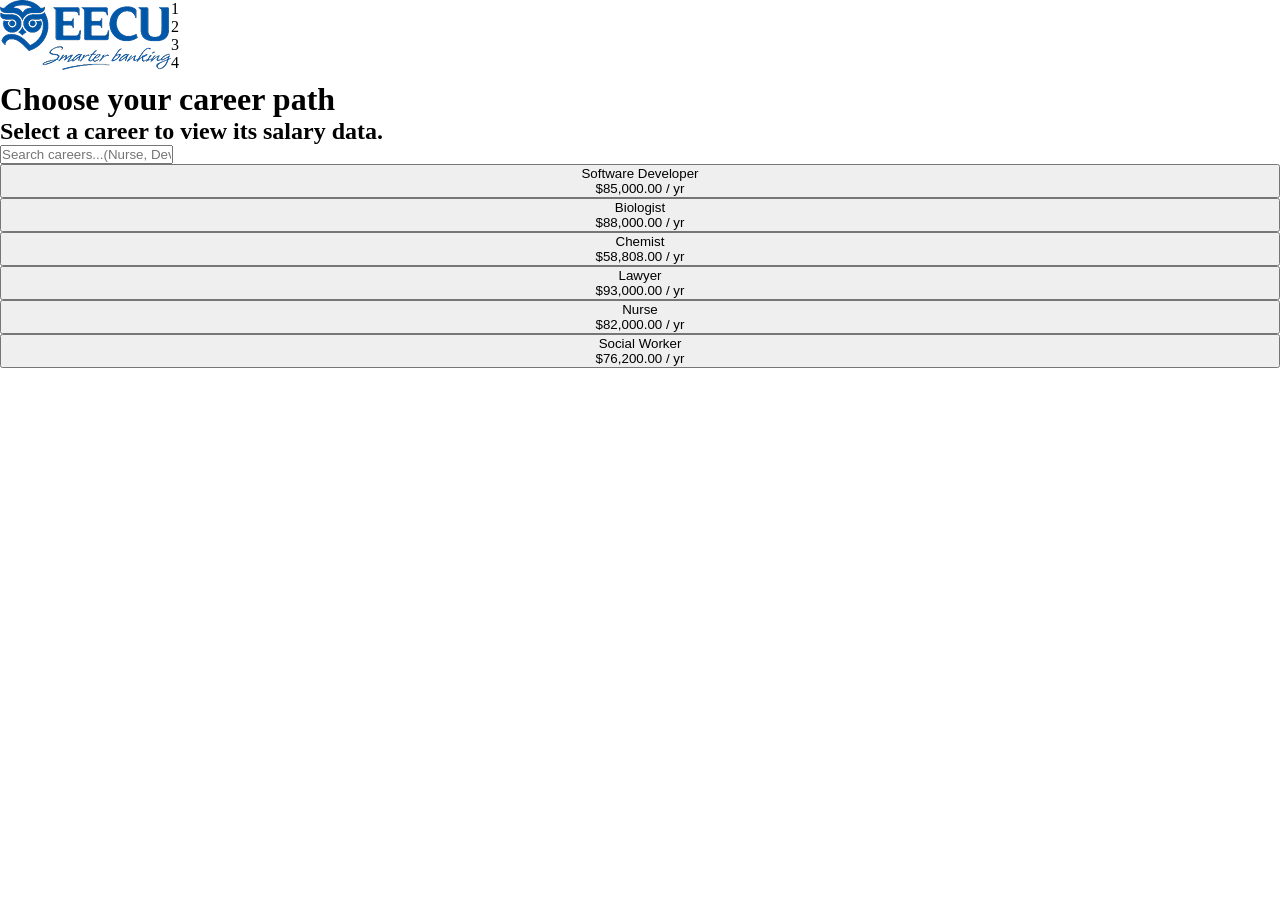
==== index.html @ b9305676 "index.html Created basic layout for homepage" ====
<!DOCTYPE html>
<html lang="en">
<head>
    <meta charset="UTF-8">
    <meta name="viewport" content="width=device-width, initial-scale=1.0">
    <link rel="stylesheet" href="style.css">
    <title>EECU Budget Calculator</title>
</head>
<body>
    <header>
        <nav id="nav-bar">
            
            <ul id="nav-bar-ul">
                <div id="Logo">
                    <img src="Logo.png.png">
                </div>
                <li class="nav-bar-li">
                    <div class="progress">1</div>
                    <div class="progress">2</div>
                    <div class="progress">3</div>
                    <div class="progress">4</div>

                </li>
            </ul>
        </nav>
    </header>

    <main>
        <h1>Choose your career path</h1>
        <h2>Select a career to view its salary data.</h2>
        <form id="search-bar">
            <input id="search-careers" type="text" placeholder="Search careers...(Nurse, Developer, Teacher)">
        </form>
        <section id="career-selection">
            <button class="career">
                <p> Software Developer <br> $85,000.00 / yr</p>
            </button>
            <button class="career">
                <p> Biologist <br> $88,000.00 / yr <br></p> 
            </button>

            <button class="career">
                <p> Chemist <br> $58,808.00 / yr</p>
            </button>

            <button class="career">
                <p> Lawyer  <br> $93,000.00 / yr</p>
            </button>
            <button class="career">
                <p> Nurse <br> $82,000.00 / yr </p>
            </button>
            <button class="career">
                <p> Social Worker <br> $76,200.00 / yr </p>
            </button>
        </section>
    </main>
</body>
</html>
---- style.css ----
* {
    padding: 0;
    margin: 0;
    box-sizing: border-box;
}

/*Nav-Bar-Css*/
.nav-bar-ul {
    list-style: none;
}

#career-selection {
    display: grid;
    grid-template-columns: 3, 1fr;
}

.class {
    border-radius: 50%;
}

#nav-bar-ul {
    display: flex;
    flex-direction: row;
    list-style: none;
}

#nav-bar-li {
    list-style: none;
    display: flex;
    flex-direction: row;
}


#nav-bar {
    display: flex;
    flex-direction: row;
}
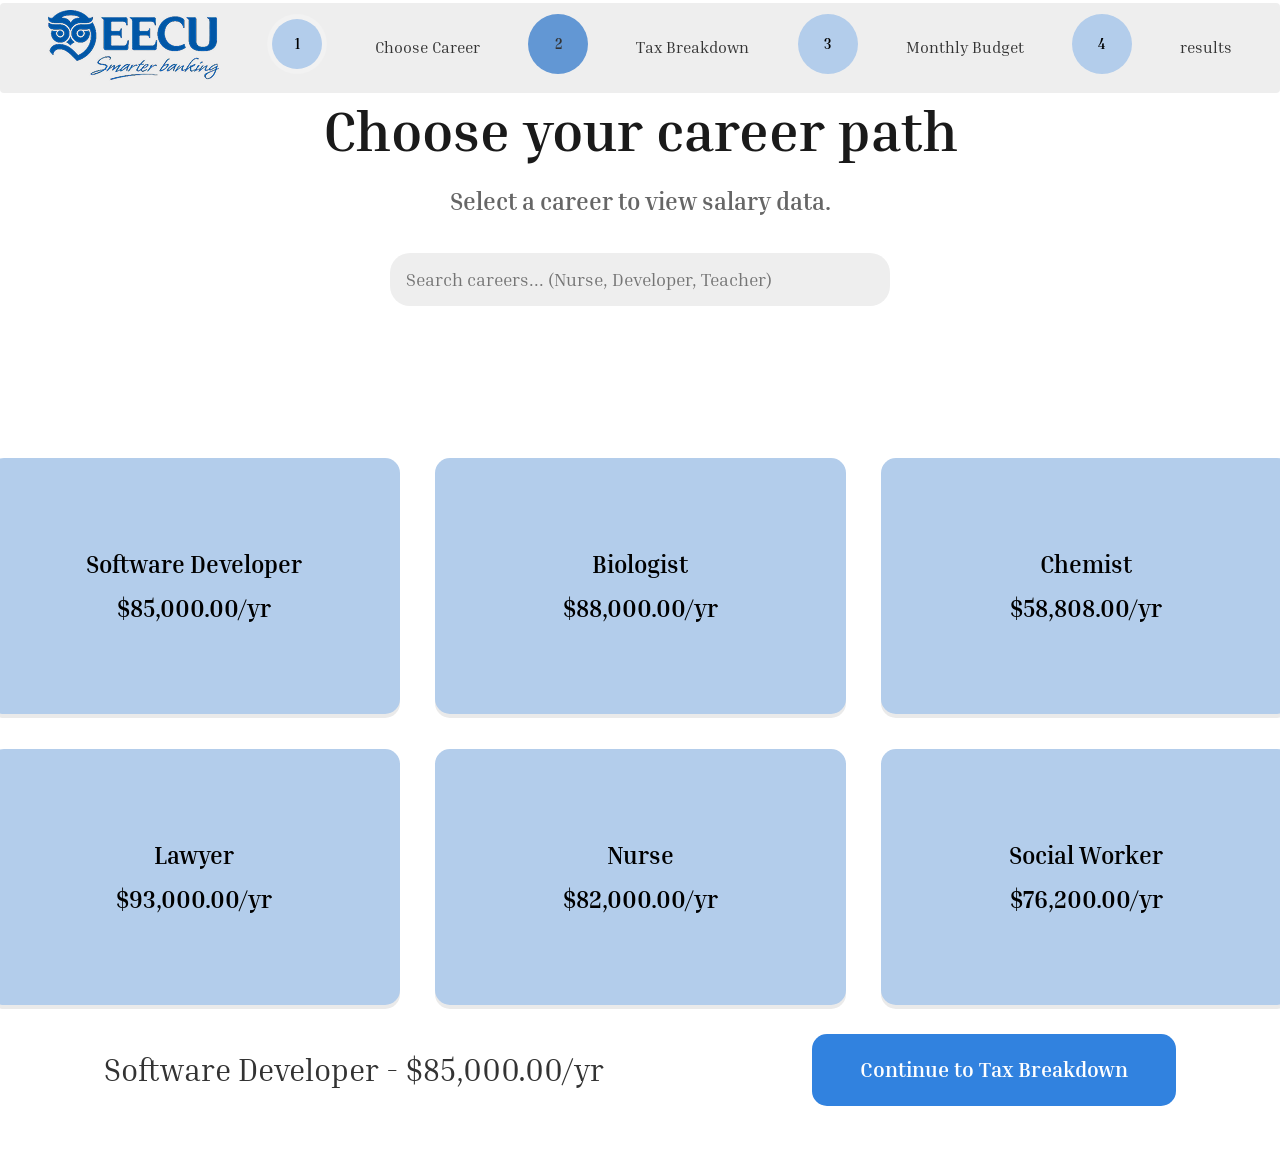
==== commit 62c67f9e: "Budget.html work" ====
--- a/index.html
+++ b/index.html
@@ -3,56 +3,66 @@
 <head>
     <meta charset="UTF-8">
     <meta name="viewport" content="width=device-width, initial-scale=1.0">
+    <link href="https://fonts.googleapis.com/css2?family=Inria+Serif:wght@400;600&display=swap" rel="stylesheet">
     <link rel="stylesheet" href="style.css">
+    <script src="app.js" defer></script>
     <title>EECU Budget Calculator</title>
 </head>
 <body>
-    <header>
-        <nav id="nav-bar">
-            
-            <ul id="nav-bar-ul">
-                <div id="Logo">
-                    <img src="Logo.png.png">
-                </div>
-                <li class="nav-bar-li">
-                    <div class="progress">1</div>
-                    <div class="progress">2</div>
-                    <div class="progress">3</div>
-                    <div class="progress">4</div>
+    <nav id="nav-bar">
+        <img src="Logo.png.png" alt="EECU Logo">
+    <div id="progress-1"> 
+                <a href="index.html" class="page1">1</a><p></p>
+                
+    </div>
+    <p>Choose Career</p>
+    <div id="progress-2">
+                <a href="tax.html" class="page2">2</a><p></p>
+    </div>
+    <p>Tax Breakdown</p>
+    <div id="progress-3">
+                <a href="budget.html" class="page3">3</a><p></p>
+    </div>
+    <p>Monthly Budget</p>
+    <div id="progress-4">
+                <a href="results.html" class="page4">4</a><p></p>
+    </div>
+    <p>results</p>
 
-                </li>
-            </ul>
-        </nav>
-    </header>
+</nav> 
 
     <main>
         <h1>Choose your career path</h1>
-        <h2>Select a career to view its salary data.</h2>
+        <h2>Select a career to view salary data.</h2>
         <form id="search-bar">
-            <input id="search-careers" type="text" placeholder="Search careers...(Nurse, Developer, Teacher)">
+            <input id="search-careers" type="text" placeholder="Search careers... (Nurse, Developer, Teacher)">
         </form>
         <section id="career-selection">
             <button class="career">
-                <p> Software Developer <br> $85,000.00 / yr</p>
+                <p>Software Developer</p><br><p>$85,000.00/yr</p>
             </button>
             <button class="career">
-                <p> Biologist <br> $88,000.00 / yr <br></p> 
-            </button>
-
-            <button class="career">
-                <p> Chemist <br> $58,808.00 / yr</p>
-            </button>
-
-            <button class="career">
-                <p> Lawyer  <br> $93,000.00 / yr</p>
+                <p>Biologist</p><br><p>$88,000.00/yr</p>
             </button>
             <button class="career">
-                <p> Nurse <br> $82,000.00 / yr </p>
+                <p>Chemist</p><br><p>$58,808.00/yr</p>
             </button>
             <button class="career">
-                <p> Social Worker <br> $76,200.00 / yr </p>
+                <p>Lawyer</p><br><p>$93,000.00/yr</p>
+            </button>
+            <button class="career">
+                <p>Nurse</p><br><p>$82,000.00/yr</p>
+            </button>
+            <button class="career">
+                <p>Social Worker</p><br><p>$76,200.00/yr</p>
             </button>
         </section>
+        <div class="bottom">
+            <div class="selected-career">
+            <p>Software Developer - $85,000.00/yr</p>
+            </div>
+            <a  href="tax.html"class="Continue">Continue to Tax Breakdown</a>
+        </div>
     </main>
 </body>
-</html>+</html>
--- a/style.css
+++ b/style.css
@@ -2,36 +2,420 @@
     padding: 0;
     margin: 0;
     box-sizing: border-box;
-}
-
-/*Nav-Bar-Css*/
-.nav-bar-ul {
-    list-style: none;
-}
+    font-family: 'Inria Serif', serif;
+  }
+
+  :root{
+    --primary:#b3cdeb;
+    --selected:#6297d4;
+    --next:#3182df;
+    --shortfall:#b33636;
+    --surplus:#0b8500;
+    --nav:#eeeeee;
+    --budget:#1a2f5a;
+    --background:#ffffff;
+    --current-page: #6297D4;
+    --budget-input: #B3CDEB;
+  }
+  body {
+    background: var(--background); 
+    color: #333;
+    line-height: 1.6;
+    overflow-x: hidden;
+  }
+  
+  #Logo img {
+    height: 50px;
+    margin-right: 2rem;
+  }
+ 
+  nav{
+    content: '';
+    display:flex;
+    flex-direction:row;
+    justify-content:space-evenly;
+    align-items:center;
+    position: absolute;
+    width:100%;
+    margin:0;
+    padding:0;
+    height:10vh; 
+    background: var(--nav);
+    border-radius: 4px;
+    transform: translateY(-50%);
+    z-index: 1;
+  }
+  
+  
+ nav>div {
+    width: 60px;
+    height: 60px;
+    background: rgba(255,255,255,0.2);
+    border: 4px var(--current-page);
+    border-radius: 50%;
+    display: flex;
+    align-items: center;
+    justify-content: center;
+    margin-bottom: 0.5rem;
+    font-weight: bold;
+    font-size: 18px;
+    transition: all 0.3s;
+  }
+  
+nav>div >a {
+    margin: 0;
+    color: rgb(77, 187, 238);
+    font-size: 14px;
+    text-align: center;
+  }
+  
+
+  .nav-bar-li.active .progress {
+    background: rgb(60, 69, 166);
+    color: #007bff;
+  }
+  
+  
+  main {
+    display:flex;
+    flex-direction:column;
+    max-width: 800px;
+    margin: 3rem auto;
+    padding-top: 10vh;
+    padding: 0 2rem;
+    text-align: center;
+    justify-content:center;
+    align-items:center;
+  }
+
+  .page1 {
+    text-decoration: none;
+  }
+
+  .page2 {
+    text-decoration: none;
+    color: var(--black);
+    
+  }
+
+  .page3 {
+    text-decoration: none;
+    color: black;
+  }
+
+  .page4 {
+    text-decoration: none;
+    color: black;
+  }
+
+  h1 {
+    margin-top:5%;
+    font-size: 3.5rem; 
+    font-weight: 600;
+    margin-bottom: 0.5rem;
+    color: #1a1a1a;
+  }
+  
+  h2 {
+    font-size: 1.5rem;
+    margin-bottom: 2rem;
+    color: #666;
+  }
+  
+
+  #search-bar {
+    margin-bottom: 2rem;
+  }
+  
+  #search-careers {
+    background-color: var(--nav);
+    width: 88vw;
+    max-width: 500px;
+    padding: 1rem;
+    font-size: 1.1rem;
+    border: none;
+    border-radius: 20px;
+    outline: none;
+  }
+  
+  #search-careers:focus {
+    border-color: #007bff;
+    box-shadow: 0 0 0 3px rgba(0,123,255,0.1);
+  }
+
+  
+  .career:hover {
+    transform: translateY(-5px);
+    box-shadow: var(--selected);
+  }
+  
+  .career p {
+    margin: 0;
+  }
+  
+
+  .Continue {
+    background-color: var(--next);
+    color: white;
+    text-decoration: none;
+    border: none;
+    padding: 1.2rem 3rem;
+    font-size: 1.3rem;
+    font-weight: 600;
+    border-radius: 15px;
+    cursor: pointer;
+    transition: all 0.3s;
+  }
+
+  .Continue:hover {
+    background-color: rgb(34, 75, 189);
+  }
+
+  .return{
+    text-decoration: none;
+    color: black;
+  }
 
 #career-selection {
     display: grid;
-    grid-template-columns: 3, 1fr;
-}
-
-.class {
-    border-radius: 50%;
-}
-
-#nav-bar-ul {
-    display: flex;
-    flex-direction: row;
-    list-style: none;
-}
-
-#nav-bar-li {
-    list-style: none;
-    display: flex;
-    flex-direction: row;
-}
-
-
-#nav-bar {
-    display: flex;
-    flex-direction: row;
+    grid-template-columns: 1fr 1fr 1fr;
+    padding: 20px;
+    gap: 35px;
+    place-items: center;
+    margin-top: 100px;
+}
+.career {
+width: 411px;
+height: 256px;
+border:none;
+border-radius: 15px;
+background-color: var(--primary);
+box-shadow: 0 4px  rgb(234, 234, 234) ;
+}
+.career p {
+    color: black;
+    font-size: 24px;
+    font-weight:bold;
+}
+.career> p:nth-child(2) {
+    color: black;
+    font-size: 14px;
+}
+
+button:hover {
+background-color: #6297D4;
+}
+.bottom{
+  display:flex;
+  width:100vw;
+  justify-content:space-around;
+  align-items:center;
+  height:10vh;
+}
+.selected-career{
+  font-size:31px;
+}
+#tax-breakdown{
+  display:flex;
+  flex-direction:column;
+  justify-content:center;
+  align-items:center;
+  gap:25px;
+  background-color:#B3CDEB;
+  width: 700px;
+  text-align: left;
+  margin: 300px;
+  margin-bottom:30px;
+  margin-left: 400px;
+  border-radius: 20px;
+  height: 450px;
+}
+
+#federal {
+  display:flex;
+  flex-direction:column;
+  justify-content:center;
+  align-items:center;
+  gap:25px;
+  background-color:#B3CDEB;
+  width: 700px;
+  text-align: left;
+  margin: 300px;
+  margin-bottom:30px;
+  margin-left: 400px;
+  border-radius: 20px;
+  
+  height: 50vh;
+}
+
+
+#container {
+  display: flex;
+
+  overflow-x: hidden;
+}
+
+.red-text {
+  display:flex;
+  color: #C90000;
+  padding-left: 450px;
+  margin-left: 0;
+  
+}
+
+h3 {
+font-size: 32px;
+}
+
+#annuals {
+  display: flex;
+  flex-direction: column;
+  gap: 15px;
+  align-items: center;
+}
+
+.white-text {
+  color: white;
+  font-size: 24px;
+}
+
+#tax-calc {
+  background-color: var(--current-page);
+  border-radius: 20px;
+  height: 15vh;
+  width: 70vw;
+}
+
+.calc-header {
+  display: flex;
+  justify-content: space-around;
+}
+
+.money-number {
+display: flex;
+justify-content: space-between;
+}
+
+
+
+.page1 {
+  display: flex;
+  align-items: center;
+  justify-content: center;
+  text-decoration: none;
+  background-color: var(--primary);
+  height: 50px;
+  width: 50px;
+  border-radius: 40px;
+  color: black;
+  transition: ease 0.3s;
+}
+
+.page1:hover {
+background-color: var(--current-page)
+}
+#tax-rules {
+  display: flex;
+  flex-direction: column;
+  justify-content: space-between;
+  gap: 4rem;
+}
+
+.tax-num {
+  padding-bottom: 1;
+}
+
+#tax-calc {
+display: flex;
+flex-direction: column;
+}
+.calc-header {
+  display: flex;
+
+}
+
+.money-number {
+  display: flex;
+  justify-content: space-around;
+}
+
+.explanations {
+  display: flex;
+  justify-content: flex-start;
+  color: white;
+}
+
+.monthly-budget-header {
+  color: white;
+}
+
+#gross {
+  color: white;
+
+}
+
+#taxes {
+  color: red;
+}
+
+#net {
+color: white;
+}
+
+#take-home {
+  color: green;;
+}
+
+#progress-2 {
+  background-color: var(--current-page);
+}
+
+#progress-3 {
+background-color: var(--primary);
+}
+
+#progress-4 {
+  background-color: var(--primary);
+}
+
+#monthly-budget {
+  display: flex;
+  flex-direction: row;
+  justify-content: space-evenly;
+
+}
+
+.budget-input {
+  
+  background-color: var(--budget-input);
+  border: var(--budget-input);
+  border-radius: 15px;
+  width: 22vw;
+  height: 6vh;
+  
+}
+
+.budget-input::placeholder {
+  font-family: "Inria Serif", serif;
+  font-weight: 700;
+  font-size: 2rem;
+  text-align: left;
+  padding: 1;
+  color: black;
+}
+
+#payment-1 {
+
+}
+
+#payment-2 {
+  display: flex;
+  flex-direction: column;
+  justify-content: flex-start;
+}
+
+#summary {
+  display: flex;
+  flex-direction: column;
+
 }
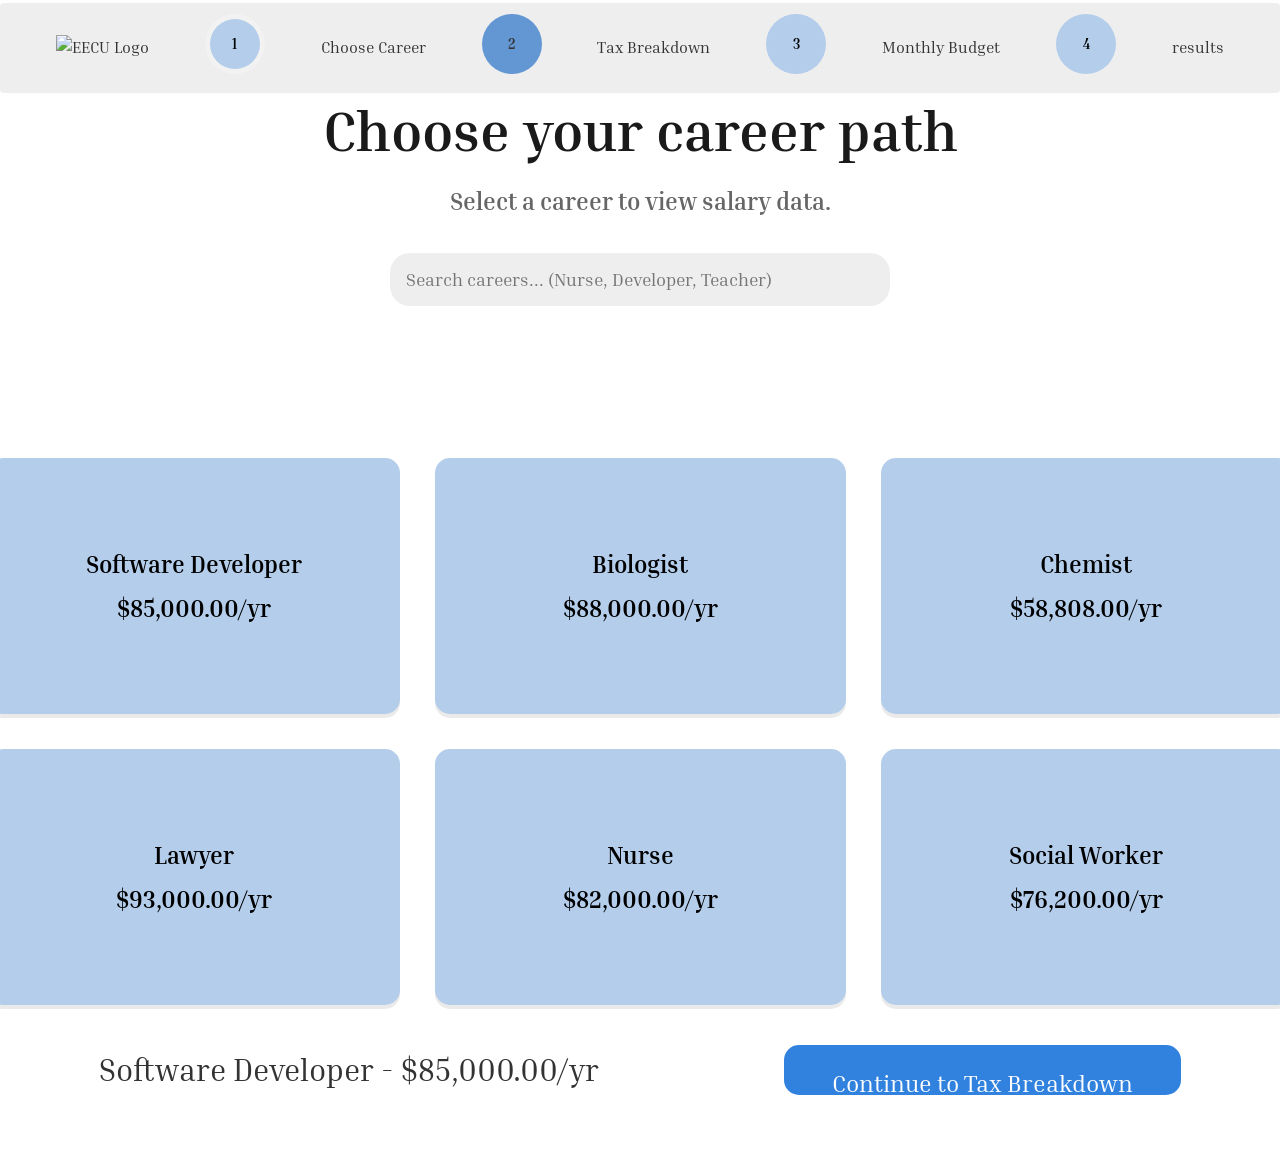
==== commit 3af17416: "Merge pull request #11 from Jesseb3449/main Work" ====
--- a/index.html
+++ b/index.html
@@ -9,8 +9,8 @@
     <title>EECU Budget Calculator</title>
 </head>
 <body>
-    <nav id="nav-bar">
-        <img src="Logo.png.png" alt="EECU Logo">
+    <nav class="nav-bar">
+        <img src="images/Logo.png.png" alt="EECU Logo">
     <div id="progress-1"> 
                 <a href="index.html" class="page1">1</a><p></p>
                 
--- a/style.css
+++ b/style.css
@@ -1,3 +1,8 @@
+
+/* BEWARE THERE ARE MULTPLES IN THIS CSS FILE. I Dev-D fixed some of the issues, however I don't know if there are more*/
+
+
+
 * {
     padding: 0;
     margin: 0;
@@ -29,12 +34,13 @@
     margin-right: 2rem;
   }
  
+
   nav{
     content: '';
-    display:flex;
-    flex-direction:row;
-    justify-content:space-evenly;
-    align-items:center;
+    display: flex;
+    flex-direction: row;
+    justify-content: space-evenly;
+    align-items: center;
     position: absolute;
     width:100%;
     margin:0;
@@ -160,11 +166,12 @@
     text-decoration: none;
     border: none;
     padding: 1.2rem 3rem;
-    font-size: 1.3rem;
-    font-weight: 600;
+    font-size: 1.5rem;
+    font-weight: 400;
     border-radius: 15px;
     cursor: pointer;
     transition: all 0.3s;
+    height: 50px;
   }
 
   .Continue:hover {
@@ -174,6 +181,7 @@
   .return{
     text-decoration: none;
     color: black;
+    font-size: 1.5rem;
   }
 
 #career-selection {
@@ -184,6 +192,8 @@
     place-items: center;
     margin-top: 100px;
 }
+
+
 .career {
 width: 411px;
 height: 256px;
@@ -192,35 +202,40 @@
 background-color: var(--primary);
 box-shadow: 0 4px  rgb(234, 234, 234) ;
 }
+
 .career p {
     color: black;
     font-size: 24px;
     font-weight:bold;
 }
+
 .career> p:nth-child(2) {
-    color: black;
-    font-size: 14px;
+  color: black;
+  font-size: 14px;
 }
 
 button:hover {
 background-color: #6297D4;
 }
+
 .bottom{
   display:flex;
-  width:100vw;
+  width:99vw;
   justify-content:space-around;
   align-items:center;
   height:10vh;
 }
+
 .selected-career{
   font-size:31px;
 }
+
 #tax-breakdown{
   display:flex;
   flex-direction:column;
   justify-content:center;
   align-items:center;
-  gap:25px;
+  gap:5px;
   background-color:#B3CDEB;
   width: 700px;
   text-align: left;
@@ -236,13 +251,13 @@
   flex-direction:column;
   justify-content:center;
   align-items:center;
-  gap:25px;
+  gap: 5px;
   background-color:#B3CDEB;
-  width: 700px;
+  width: 600px;
   text-align: left;
   margin: 300px;
   margin-bottom:30px;
-  margin-left: 400px;
+  margin-left: 00px;
   border-radius: 20px;
   
   height: 50vh;
@@ -260,7 +275,6 @@
   color: #C90000;
   padding-left: 450px;
   margin-left: 0;
-  
 }
 
 h3 {
@@ -280,6 +294,7 @@
 }
 
 #tax-calc {
+  justify-content: space-around;
   background-color: var(--current-page);
   border-radius: 20px;
   height: 15vh;
@@ -314,11 +329,18 @@
 .page1:hover {
 background-color: var(--current-page)
 }
+
 #tax-rules {
   display: flex;
   flex-direction: column;
   justify-content: space-between;
   gap: 4rem;
+  align-items: flex-start;
+}
+
+#list {
+  font-weight: 700px;
+  font-size: 26px;
 }
 
 .tax-num {
@@ -363,7 +385,7 @@
 }
 
 #take-home {
-  color: green;;
+  color: green;
 }
 
 #progress-2 {
@@ -418,4 +440,4 @@
   display: flex;
   flex-direction: column;
 
-}+}
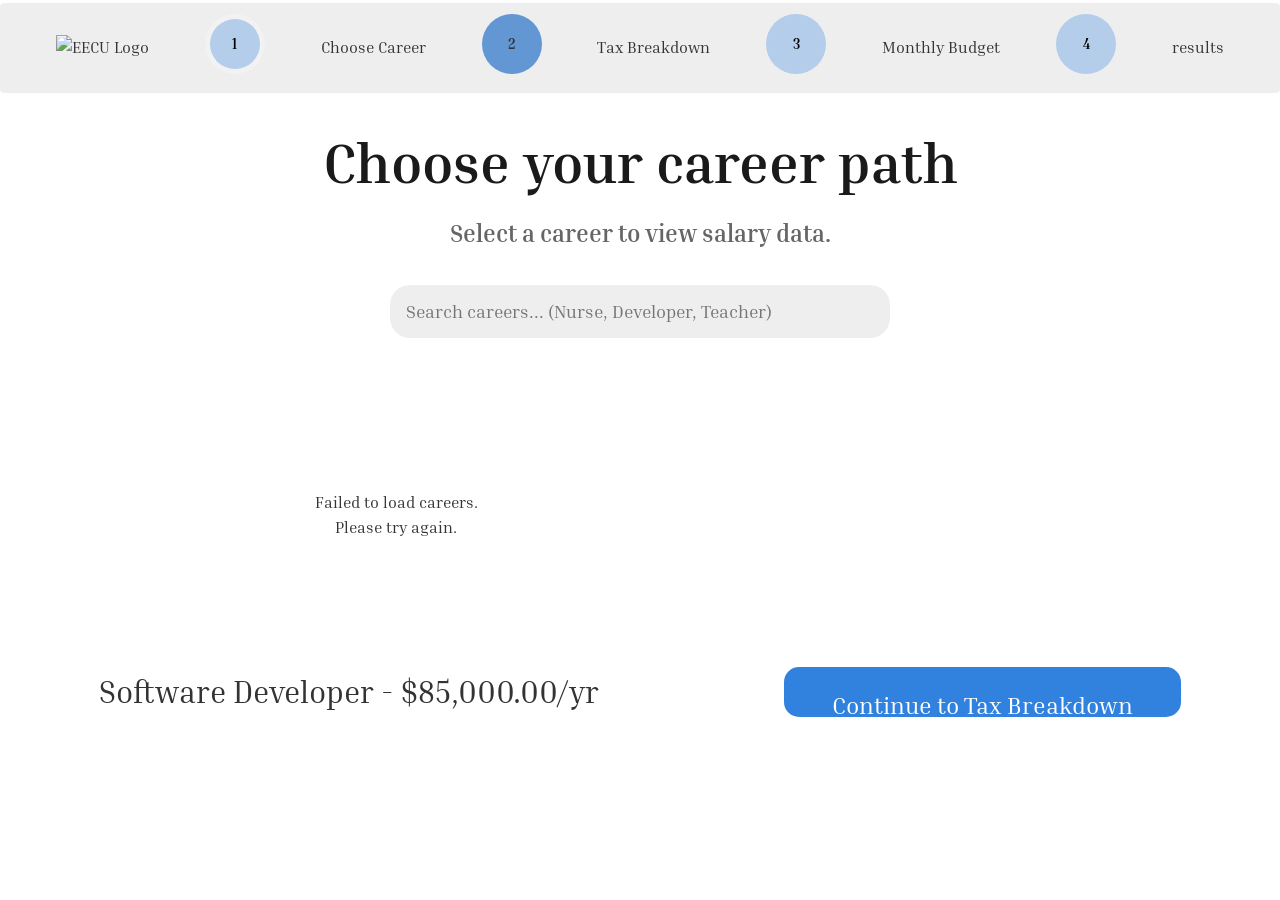
==== commit 02d70bfe: "JavaScript Yay!" ====
--- a/index.html
+++ b/index.html
@@ -1,5 +1,6 @@
 <!DOCTYPE html>
 <html lang="en">
+
 <head>
     <meta charset="UTF-8">
     <meta name="viewport" content="width=device-width, initial-scale=1.0">
@@ -8,28 +9,33 @@
     <script src="app.js" defer></script>
     <title>EECU Budget Calculator</title>
 </head>
+
 <body>
     <nav class="nav-bar">
         <img src="images/Logo.png.png" alt="EECU Logo">
-    <div id="progress-1"> 
-                <a href="index.html" class="page1">1</a><p></p>
-                
-    </div>
-    <p>Choose Career</p>
-    <div id="progress-2">
-                <a href="tax.html" class="page2">2</a><p></p>
-    </div>
-    <p>Tax Breakdown</p>
-    <div id="progress-3">
-                <a href="budget.html" class="page3">3</a><p></p>
-    </div>
-    <p>Monthly Budget</p>
-    <div id="progress-4">
-                <a href="results.html" class="page4">4</a><p></p>
-    </div>
-    <p>results</p>
+        <div id="progress-1">
+            <a href="index.html" class="page1">1</a>
+            <p></p>
 
-</nav> 
+        </div>
+        <p>Choose Career</p>
+        <div id="progress-2">
+            <a href="tax.html" class="page2">2</a>
+            <p></p>
+        </div>
+        <p>Tax Breakdown</p>
+        <div id="progress-3">
+            <a href="budget.html" class="page3">3</a>
+            <p></p>
+        </div>
+        <p>Monthly Budget</p>
+        <div id="progress-4">
+            <a href="results.html" class="page4">4</a>
+            <p></p>
+        </div>
+        <p>results</p>
+
+    </nav>
 
     <main>
         <h1>Choose your career path</h1>
@@ -39,30 +45,37 @@
         </form>
         <section id="career-selection">
             <button class="career">
-                <p>Software Developer</p><br><p>$85,000.00/yr</p>
+                <p>Software Developer</p><br>
+                <p>$85,000.00/yr</p>
             </button>
             <button class="career">
-                <p>Biologist</p><br><p>$88,000.00/yr</p>
+                <p>Biologist</p><br>
+                <p>$88,000.00/yr</p>
             </button>
             <button class="career">
-                <p>Chemist</p><br><p>$58,808.00/yr</p>
+                <p>Chemist</p><br>
+                <p>$58,808.00/yr</p>
             </button>
             <button class="career">
-                <p>Lawyer</p><br><p>$93,000.00/yr</p>
+                <p>Lawyer</p><br>
+                <p>$93,000.00/yr</p>
             </button>
             <button class="career">
-                <p>Nurse</p><br><p>$82,000.00/yr</p>
+                <p>Nurse</p><br>
+                <p>$82,000.00/yr</p>
             </button>
             <button class="career">
-                <p>Social Worker</p><br><p>$76,200.00/yr</p>
+                <p>Social Worker</p><br>
+                <p>$76,200.00/yr</p>
             </button>
         </section>
         <div class="bottom">
             <div class="selected-career">
-            <p>Software Developer - $85,000.00/yr</p>
+                <p>Software Developer - $85,000.00/yr</p>
             </div>
-            <a  href="tax.html"class="Continue">Continue to Tax Breakdown</a>
+            <a href="tax.html" class="Continue">Continue to Tax Breakdown</a>
         </div>
     </main>
 </body>
-</html>
+
+</html>
--- a/style.css
+++ b/style.css
@@ -34,17 +34,23 @@
     margin-right: 2rem;
   }
  
-
+  #career-selection {
+    display: grid;
+    grid-template-columns: repeat(3, 1fr);
+    grid-template-rows: repeat(2, 1fr);
+    max-height: 600px;
+    overflow: hidden;
+  }
   nav{
     content: '';
     display: flex;
     flex-direction: row;
     justify-content: space-evenly;
     align-items: center;
-    position: absolute;
+    position: fixed;
     width:100%;
     margin:0;
-    padding:0;
+    padding: 0;
     height:10vh; 
     background: var(--nav);
     border-radius: 4px;
@@ -88,7 +94,7 @@
     max-width: 800px;
     margin: 3rem auto;
     padding-top: 10vh;
-    padding: 0 2rem;
+    padding: 2rem;
     text-align: center;
     justify-content:center;
     align-items:center;
@@ -426,10 +432,6 @@
   color: black;
 }
 
-#payment-1 {
-
-}
-
 #payment-2 {
   display: flex;
   flex-direction: column;
